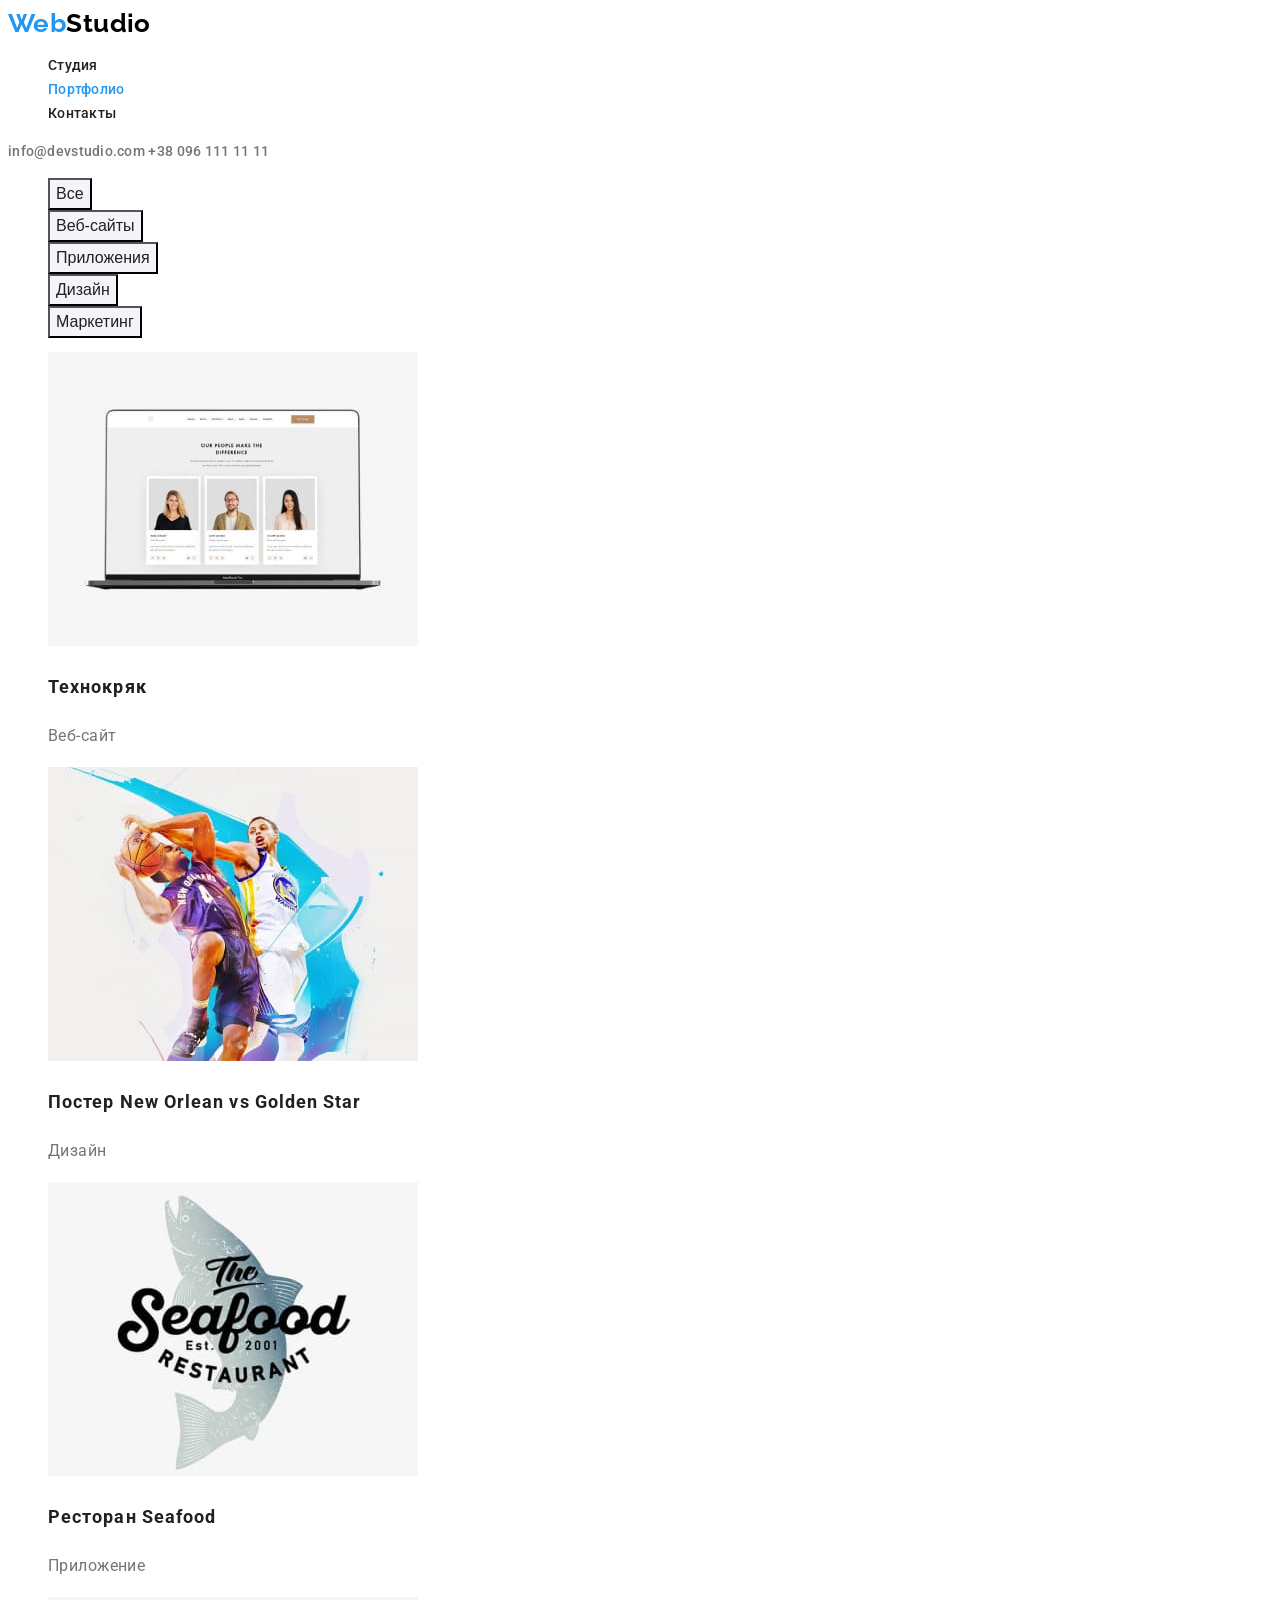
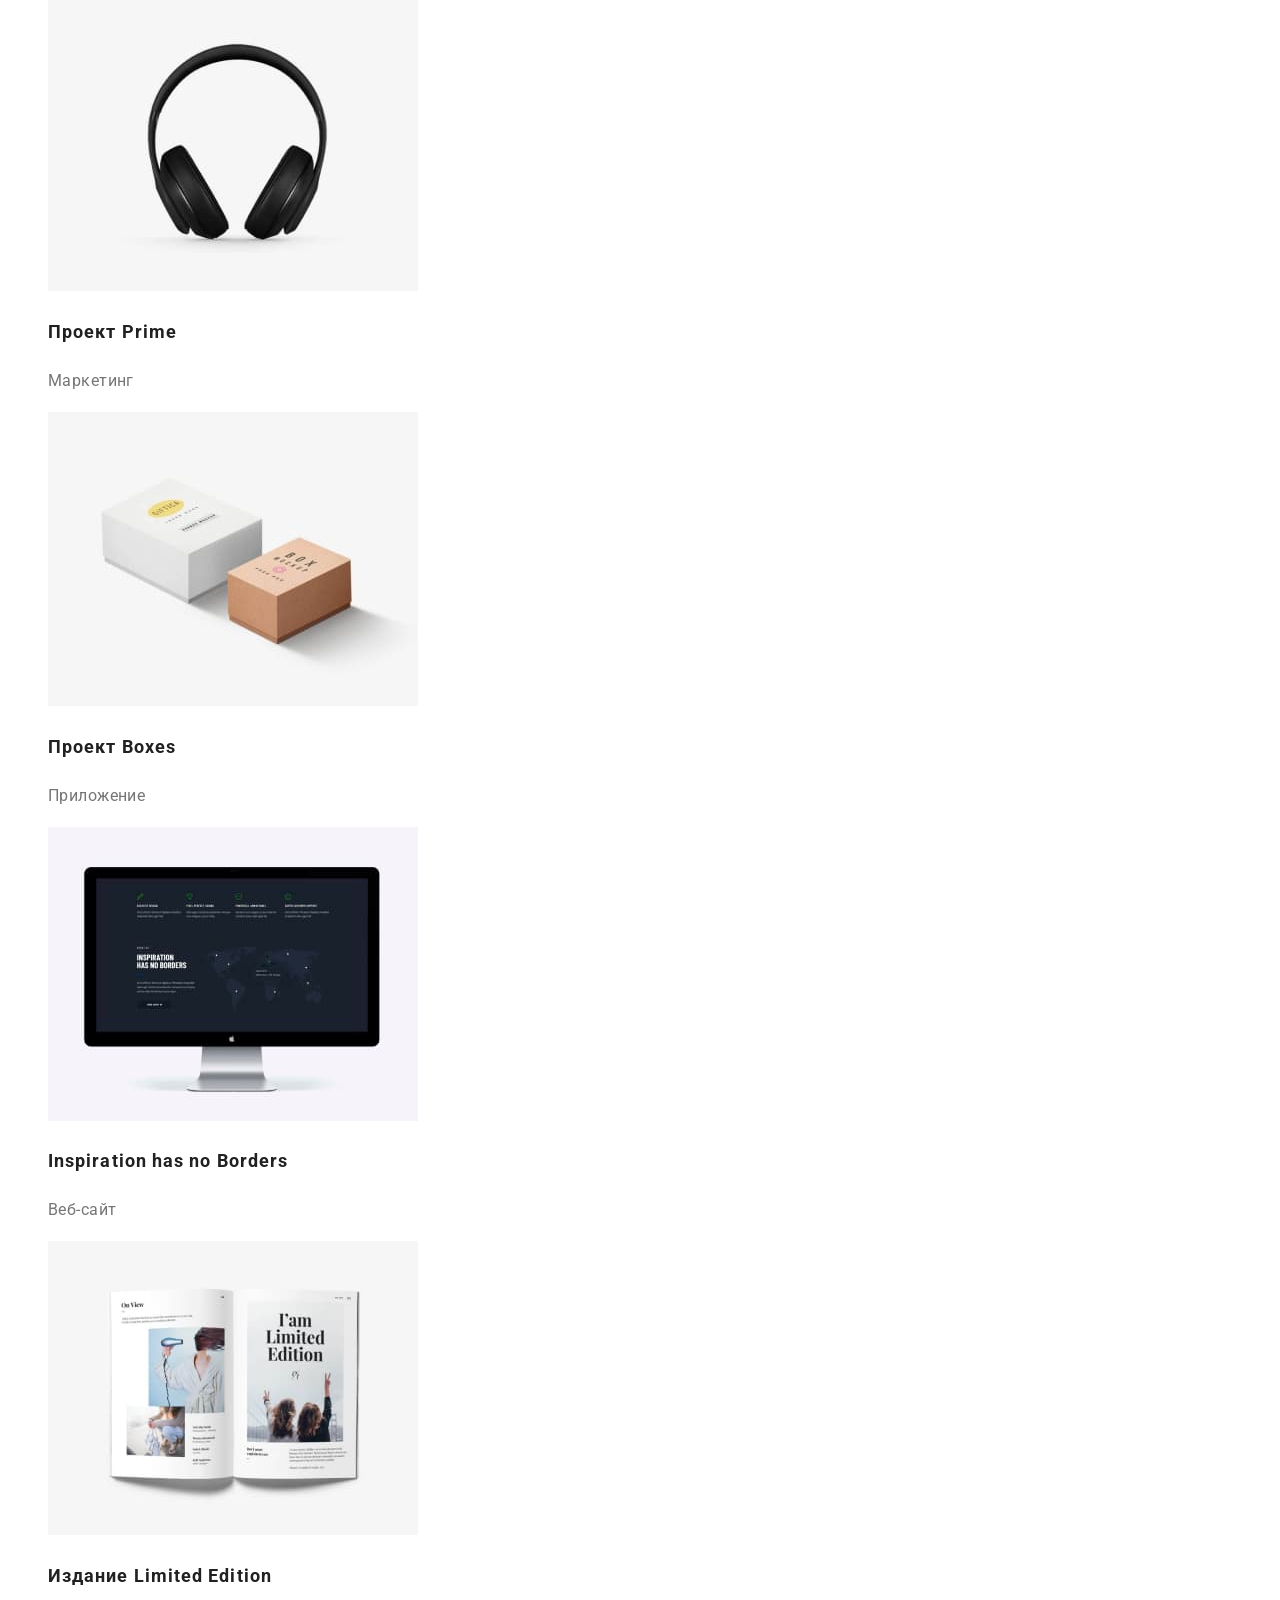
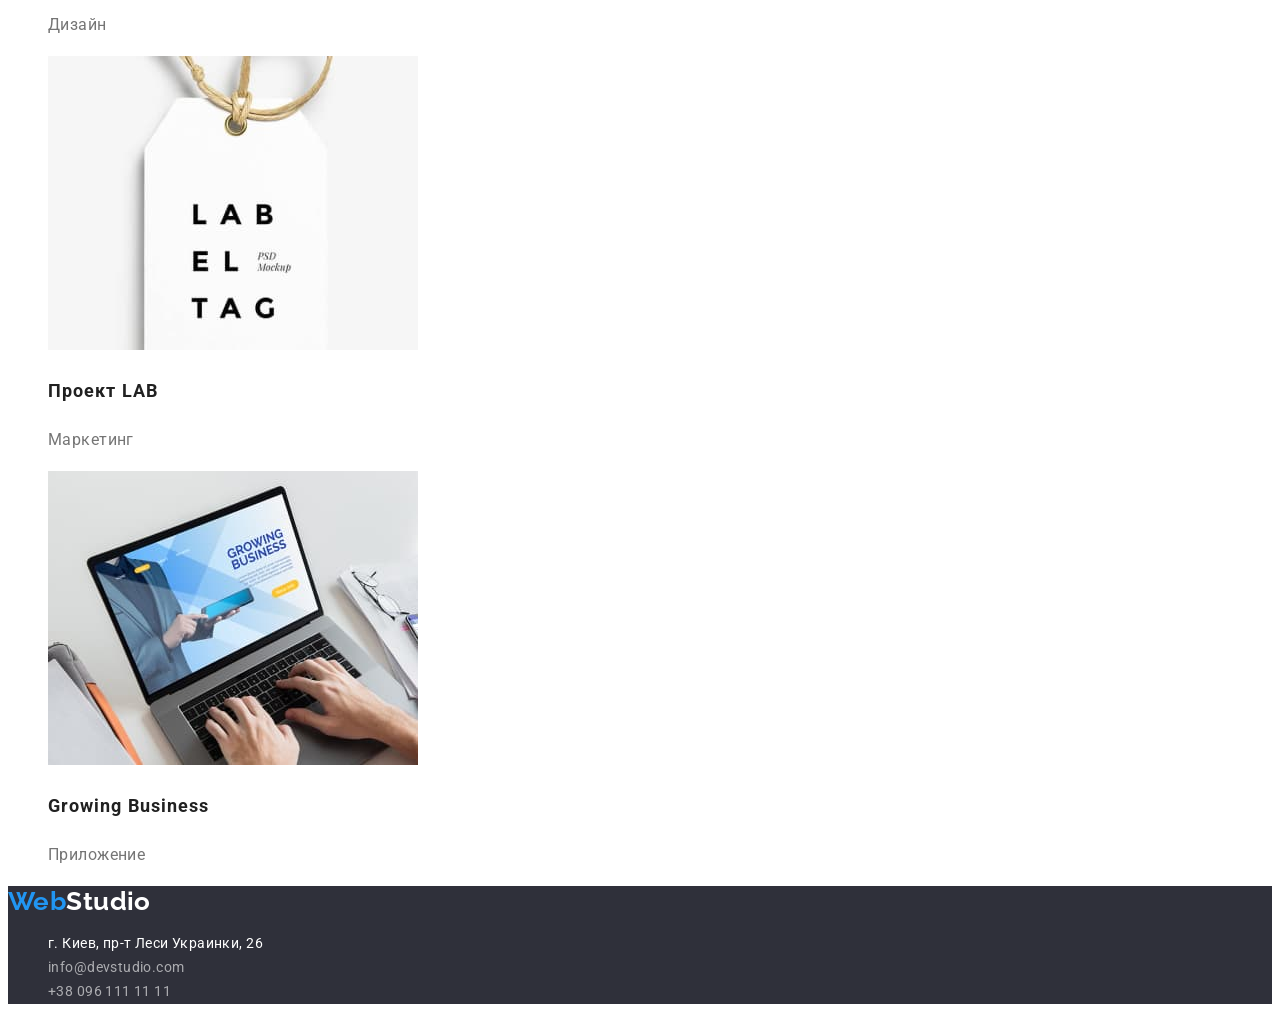
==== portfolio.html @ 022a24c9 "Add files from HW2" ====
<!DOCTYPE html>
<html lang="ru">
  <head>
    <meta charset="UTF-8" />
    <meta http-equiv="X-UA-Compatible" content="IE=edge" />
    <meta name="viewport" content="width=device-width, initial-scale=1.0" />
    <title>WebStudio</title>
    <link rel="preconnect" href="https://fonts.googleapis.com" />
    <link rel="preconnect" href="https://fonts.gstatic.com" crossorigin />
    <link href="https://fonts.googleapis.com/css2?family=Roboto:wght@400;500;700;900&display=swap" rel="stylesheet" />
    <link rel="stylesheet" href="./css/styles.css" />
  </head>
  <body>
    <header class="header">
      <nav class="nav">
        <a href="./index.html" class="logo"> <span class="logo-accent">Web</span>Studio </a>

        <ul class="list menu-list">
          <li class="menu-list-item"><a href="./index.html" class="link menu-list-link">Студия</a></li>
          <li class="menu-list-item"><a href="" class="link menu-list-link current">Портфолио</a></li>
          <li class="menu-list-item"><a href="" class="link menu-list-link">Контакты</a></li>
        </ul>
      </nav>

      <div class="auth">
        <a href="mailto:info@devstudio.com" class="link auth-link">info@devstudio.com</a>
        <a href="tel:+380961111111" class="link auth-link">+38 096 111 11 11</a>
      </div>
    </header>

    <main>
      <section class="section">
        <h1 class="section-title" hidden>Портфолио</h1>

        <ul class="list filter-list">
          <li class="filter-list-item"><button type="button" class="btn btn-filter">Все</button></li>
          <li class="filter-list-item"><button type="button" class="btn btn-filter">Веб-сайты</button></li>
          <li class="filter-list-item"><button type="button" class="btn btn-filter">Приложения</button></li>
          <li class="filter-list-item"><button type="button" class="btn btn-filter">Дизайн</button></li>
          <li class="filter-list-item"><button type="button" class="btn btn-filter">Маркетинг</button></li>
        </ul>

        <ul class="list portfolio-list">
          <li class="portfolio-list-item">
            <img src="./img/portfolio/img1.jpg" alt="Технокряк" width="370" height="294" />
            <div>
              <h2 class="portfolio-list-title">Технокряк</h2>
              <p class="portfolio-list-description">Веб-сайт</p>
            </div>
          </li>
          <li class="portfolio-list-item">
            <img src="./img/portfolio/img2.jpg" alt="Постер New Orlean vs Golden Star" width="370" height="294" />
            <div>
              <h2 class="portfolio-list-title">Постер New Orlean vs Golden Star</h2>
              <p class="portfolio-list-description">Дизайн</p>
            </div>
          </li>
          <li class="portfolio-list-item">
            <img src="./img/portfolio/img3.jpg" alt="Ресторан Seafood" width="370" height="294" />
            <div>
              <h2 class="portfolio-list-title">Ресторан Seafood</h2>
              <p class="portfolio-list-description">Приложение</p>
            </div>
          </li>
          <li class="portfolio-list-item">
            <img src="./img/portfolio/img4.jpg" alt="Проект Prime" width="370" height="294" />
            <div>
              <h2 class="portfolio-list-title">Проект Prime</h2>
              <p class="portfolio-list-description">Маркетинг</p>
            </div>
          </li>
          <li class="portfolio-list-item">
            <img src="./img/portfolio/img5.jpg" alt="Проект Boxes" width="370" height="294" />
            <div>
              <h2 class="portfolio-list-title">Проект Boxes</h2>
              <p class="portfolio-list-description">Приложение</p>
            </div>
          </li>
          <li class="portfolio-list-item">
            <img src="./img/portfolio/img6.jpg" alt="Inspiration has no Borders" width="370" height="294" />
            <div>
              <h2 class="portfolio-list-title">Inspiration has no Borders</h2>
              <p class="portfolio-list-description">Веб-сайт</p>
            </div>
          </li>
          <li class="portfolio-list-item">
            <img src="./img/portfolio/img7.jpg" alt="Издание Limited Edition" width="370" height="294" />
            <div>
              <h2 class="portfolio-list-title">Издание Limited Edition</h2>
              <p class="portfolio-list-description">Дизайн</p>
            </div>
          </li>
          <li class="portfolio-list-item">
            <img src="./img/portfolio/img8.jpg" alt="Проект LAB" width="370" height="294" />
            <div>
              <h2 class="portfolio-list-title">Проект LAB</h2>
              <p class="portfolio-list-description">Маркетинг</p>
            </div>
          </li>
          <li class="portfolio-list-item">
            <img src="./img/portfolio/img9.jpg" alt="" width="370" height="294" />
            <div>
              <h2 class="portfolio-list-title">Growing Business</h2>
              <p class="portfolio-list-description">Приложение</p>
            </div>
          </li>
        </ul>
      </section>
    </main>

    <footer class="footer">
      <a href="./index.html" class="logo"> <span class="logo-accent">Web</span>Studio </a>

      <address class="address">
        <ul class="list address-list">
          <li class="address-list-item">
            <a
              href="https://goo.gl/maps/CX2gi69ugpHJVUcX7"
              target="_blank"
              rel="noopener noreferrer"
              class="link address-list-link address-link"
              >г. Киев, пр-т Леси Украинки, 26</a
            >
          </li>
          <li class="address-list-item">
            <a href="mailto:info@devstudio.com" class="link address-list-link">info@devstudio.com</a>
          </li>
          <li class="address-list-item">
            <a href="tel:+380961111111" class="link address-list-link">+38 096 111 11 11</a>
          </li>
        </ul>
      </address>
    </footer>
  </body>
</html>
---- css/styles.css ----
/* raleway-700 - latin */
@font-face {
  font-family: 'Raleway';
  font-style: normal;
  font-weight: 700;
  src: url('../fonts/raleway-v22-latin-700.eot'); /* IE9 Compat Modes */
  src: local(''), url('../fonts/raleway-v22-latin-700.eot?#iefix') format('embedded-opentype'),
    /* IE6-IE8 */ url('../fonts/raleway-v22-latin-700.woff2') format('woff2'),
    /* Super Modern Browsers */ url('../fonts/raleway-v22-latin-700.woff') format('woff'),
    /* Modern Browsers */ url('../fonts/raleway-v22-latin-700.ttf') format('truetype'),
    /* Safari, Android, iOS */ url('../fonts/raleway-v22-latin-700.svg#Raleway') format('svg'); /* Legacy iOS */
}

:root {
  --accent-color: #2196f3;
  --dark-color: #212121;
  --white-color: #ffffff;
  --text-color: #757575;
  --logo-color: #000000;
  --pale-color: rgba(255, 255, 255, 0.6);
  --pale-bg-color: #f5f4fa;
}

body {
  font-family: 'Roboto', sans-serif;
  font-size: 14px;
  line-height: 1.714;
  letter-spacing: 0.03em;
  color: var(--text-color);
}

/* utils classes */

.list {
  list-style: none;
}

.link {
  text-decoration: none;
}

.btn {
  font-size: 16px;
  cursor: pointer;
}

/* section */
.section-title {
  font-size: 36px;
  line-height: 1.167;
  color: var(--dark-color);
}

/* header */
.logo {
  font-family: 'Raleway', sans-serif;
  font-weight: 700;
  font-size: 26px;
  line-height: 1.192;
  color: var(--logo-color);
  text-decoration: none;
}

.logo-accent {
  color: var(--accent-color);
}

.menu-list-link {
  font-weight: 500;
  line-height: 1.143;
  letter-spacing: 0.02em;
  color: var(--dark-color);
}

.menu-list-link:hover,
.menu-list-link:focus {
  color: var(--accent-color);
}

.menu-list-link.current {
  color: var(--accent-color);
}

.auth-link {
  font-weight: 500;
  line-height: 1.143;
  letter-spacing: 0.02em;
  color: var(--text-color);
}

.auth-link:hover,
.auth-link:focus {
  color: var(--accent-color);
}

/* hero */
.hero {
  background: #2f303a;
  /* temporary */
}

.hero-title {
  font-weight: 900;
  font-size: 44px;
  line-height: 1.364;
  letter-spacing: 0.06em;
  text-transform: uppercase;
  color: var(--white-color);
}

.btn-hero {
  font-family: 'Roboto', sans-serif;
  font-weight: 700;
  line-height: 1.875;
  letter-spacing: 0.06em;
  color: var(--white-color);
  background-color: var(--accent-color);
}

.btn-hero:hover,
.btn-hero:focus {
  color: var(--accent-color);
  background-color: var(--white-color);
}

/* advantages */
.advantages-list-title {
  font-size: 14px;
  line-height: 1.143;
  text-transform: uppercase;
  color: var(--dark-color);
}

/* features */

/* team */
.team-list-title {
  font-weight: 500;
  font-size: 16px;
  line-height: 1.188;
  color: var(--dark-color);
}

.team-list-position {
  font-size: 16px;
  line-height: 1.188;
}

/* filter */
.btn-filter {
  font-weight: 500;
  line-height: 1.625;
  color: var(--dark-color);
  background-color: var(--pale-bg-color);
}

.btn-filter:hover,
.btn-filter:focus {
  color: var(--white-color);
  background-color: var(--accent-color);
}

/* portfolio */
.portfolio-list-title {
  font-size: 18px;
  line-height: 2;
  letter-spacing: 0.06em;
  color: var(--dark-color);
}

.portfolio-list-description {
  font-size: 16px;
  line-height: 1.875;
  color: var(--text-color);
}

/* footer */
.footer {
  background-color: #2f303a;
}

.footer .logo {
  color: var(--white-color);
}

.address {
  font-style: normal;
}

.address-list-link {
  color: var(--pale-color);
}

.address-list-link:hover,
.address-list-link:focus {
  color: var(--accent-color);
}

.address-link {
  color: var(--white-color);
}
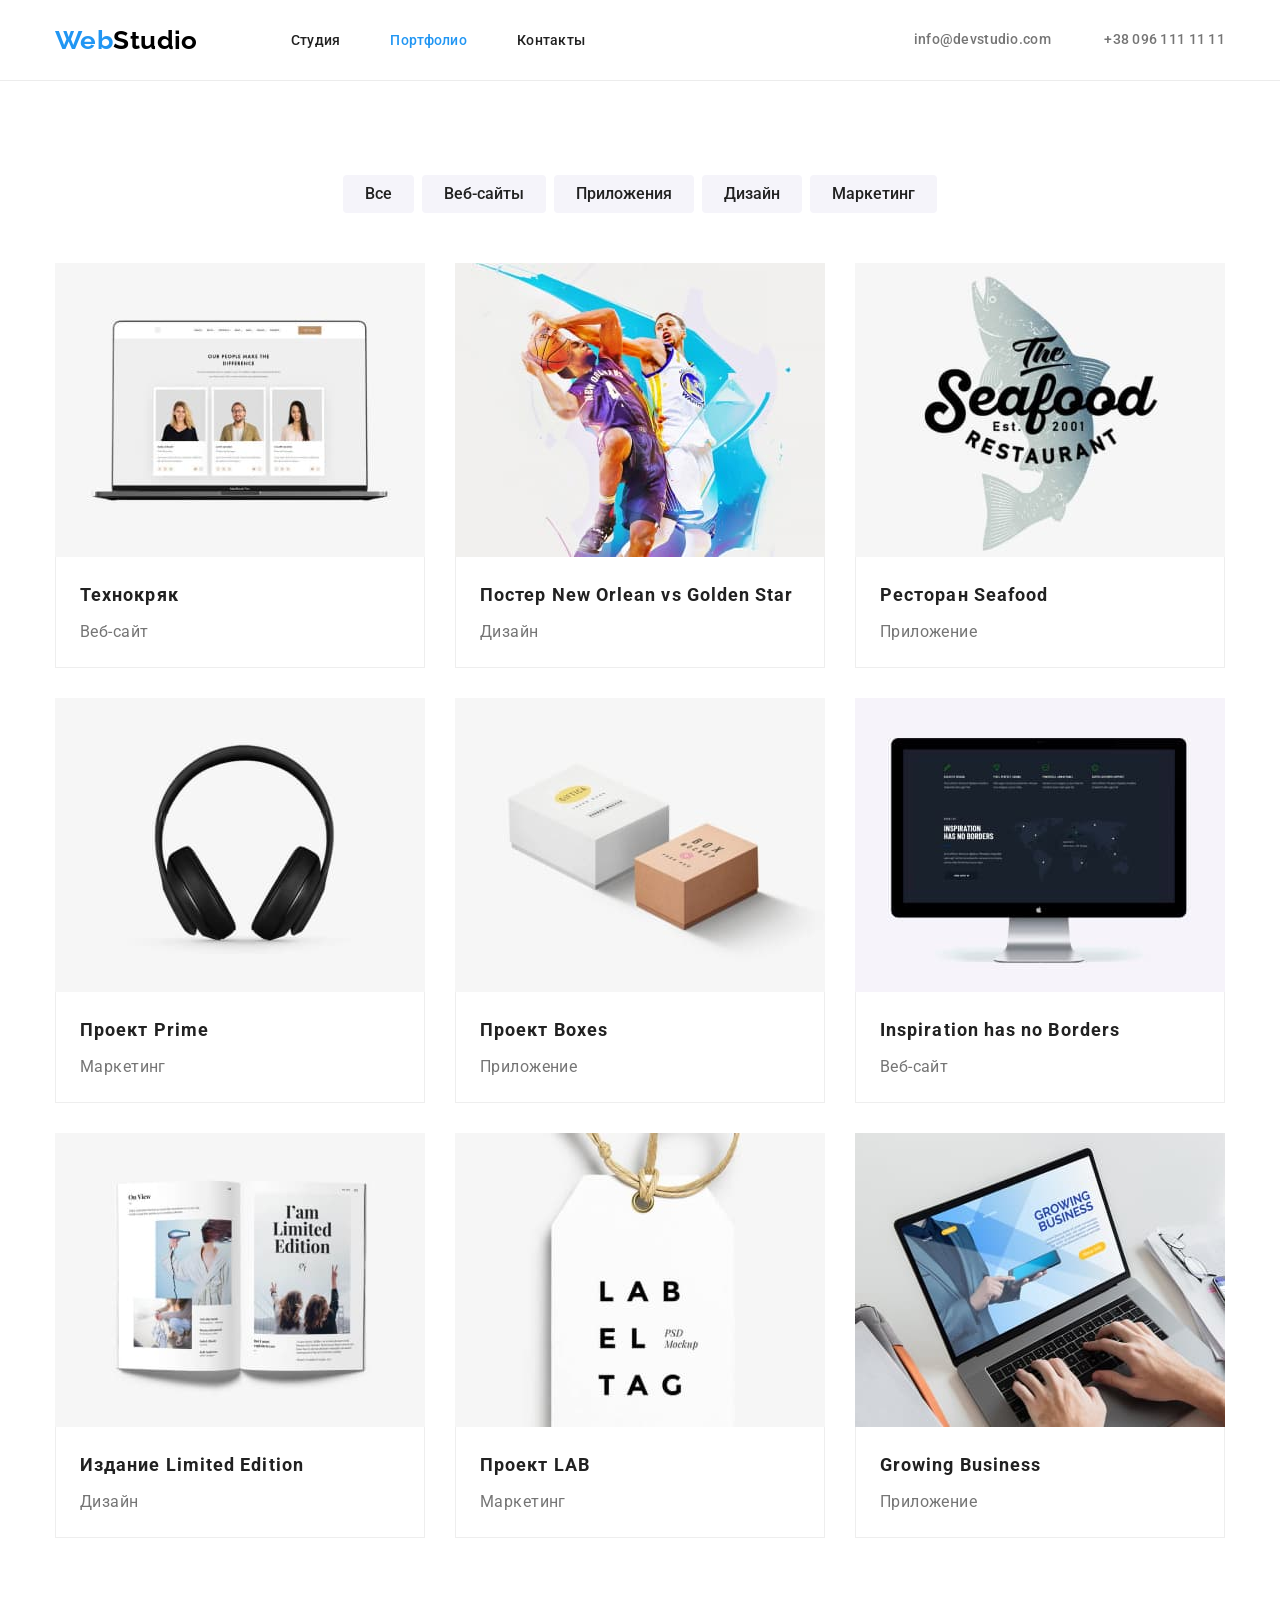
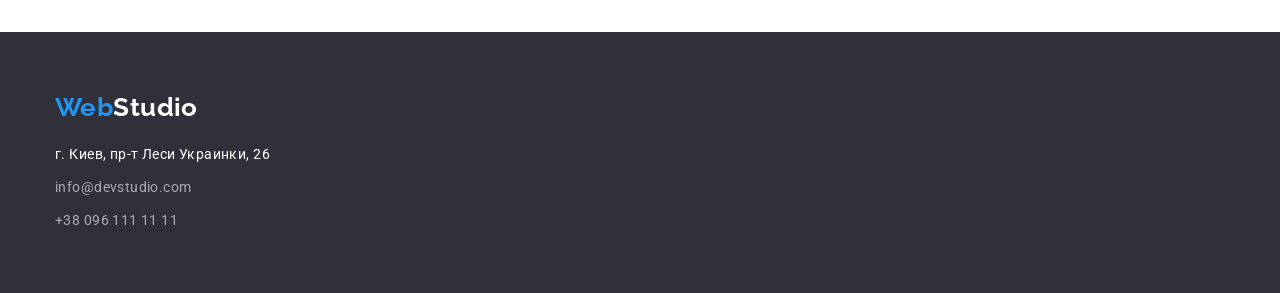
==== commit e58cd3b8: "Positioned elements on the page" ====
--- a/portfolio.html
+++ b/portfolio.html
@@ -8,128 +8,141 @@
     <link rel="preconnect" href="https://fonts.googleapis.com" />
     <link rel="preconnect" href="https://fonts.gstatic.com" crossorigin />
     <link href="https://fonts.googleapis.com/css2?family=Roboto:wght@400;500;700;900&display=swap" rel="stylesheet" />
+    <link
+      rel="stylesheet"
+      href="https://cdnjs.cloudflare.com/ajax/libs/modern-normalize/1.1.0/modern-normalize.min.css"
+      integrity="sha512-wpPYUAdjBVSE4KJnH1VR1HeZfpl1ub8YT/NKx4PuQ5NmX2tKuGu6U/JRp5y+Y8XG2tV+wKQpNHVUX03MfMFn9Q=="
+      crossorigin="anonymous"
+      referrerpolicy="no-referrer"
+    />
     <link rel="stylesheet" href="./css/styles.css" />
   </head>
   <body>
     <header class="header">
-      <nav class="nav">
-        <a href="./index.html" class="logo"> <span class="logo-accent">Web</span>Studio </a>
+      <div class="container header-container">
+        <nav class="nav">
+          <a href="./index.html" class="logo"> <span class="logo-accent">Web</span>Studio </a>
 
-        <ul class="list menu-list">
-          <li class="menu-list-item"><a href="./index.html" class="link menu-list-link">Студия</a></li>
-          <li class="menu-list-item"><a href="" class="link menu-list-link current">Портфолио</a></li>
-          <li class="menu-list-item"><a href="" class="link menu-list-link">Контакты</a></li>
-        </ul>
-      </nav>
+          <ul class="list menu-list">
+            <li class="menu-list-item"><a href="./index.html" class="link menu-list-link">Студия</a></li>
+            <li class="menu-list-item"><a href="" class="link menu-list-link current">Портфолио</a></li>
+            <li class="menu-list-item"><a href="" class="link menu-list-link">Контакты</a></li>
+          </ul>
+        </nav>
 
-      <div class="auth">
-        <a href="mailto:info@devstudio.com" class="link auth-link">info@devstudio.com</a>
-        <a href="tel:+380961111111" class="link auth-link">+38 096 111 11 11</a>
+        <div class="auth">
+          <a href="mailto:info@devstudio.com" class="link auth-link">info@devstudio.com</a>
+          <a href="tel:+380961111111" class="link auth-link">+38 096 111 11 11</a>
+        </div>
       </div>
     </header>
 
     <main>
       <section class="section">
-        <h1 class="section-title" hidden>Портфолио</h1>
+        <div class="container">
+          <h1 class="section-title vusually-hidden">Портфолио</h1>
 
-        <ul class="list filter-list">
-          <li class="filter-list-item"><button type="button" class="btn btn-filter">Все</button></li>
-          <li class="filter-list-item"><button type="button" class="btn btn-filter">Веб-сайты</button></li>
-          <li class="filter-list-item"><button type="button" class="btn btn-filter">Приложения</button></li>
-          <li class="filter-list-item"><button type="button" class="btn btn-filter">Дизайн</button></li>
-          <li class="filter-list-item"><button type="button" class="btn btn-filter">Маркетинг</button></li>
-        </ul>
+          <ul class="list filter-list">
+            <li class="filter-list-item"><button type="button" class="btn btn-filter">Все</button></li>
+            <li class="filter-list-item"><button type="button" class="btn btn-filter">Веб-сайты</button></li>
+            <li class="filter-list-item"><button type="button" class="btn btn-filter">Приложения</button></li>
+            <li class="filter-list-item"><button type="button" class="btn btn-filter">Дизайн</button></li>
+            <li class="filter-list-item"><button type="button" class="btn btn-filter">Маркетинг</button></li>
+          </ul>
 
-        <ul class="list portfolio-list">
-          <li class="portfolio-list-item">
-            <img src="./img/portfolio/img1.jpg" alt="Технокряк" width="370" height="294" />
-            <div>
-              <h2 class="portfolio-list-title">Технокряк</h2>
-              <p class="portfolio-list-description">Веб-сайт</p>
-            </div>
-          </li>
-          <li class="portfolio-list-item">
-            <img src="./img/portfolio/img2.jpg" alt="Постер New Orlean vs Golden Star" width="370" height="294" />
-            <div>
-              <h2 class="portfolio-list-title">Постер New Orlean vs Golden Star</h2>
-              <p class="portfolio-list-description">Дизайн</p>
-            </div>
-          </li>
-          <li class="portfolio-list-item">
-            <img src="./img/portfolio/img3.jpg" alt="Ресторан Seafood" width="370" height="294" />
-            <div>
-              <h2 class="portfolio-list-title">Ресторан Seafood</h2>
-              <p class="portfolio-list-description">Приложение</p>
-            </div>
-          </li>
-          <li class="portfolio-list-item">
-            <img src="./img/portfolio/img4.jpg" alt="Проект Prime" width="370" height="294" />
-            <div>
-              <h2 class="portfolio-list-title">Проект Prime</h2>
-              <p class="portfolio-list-description">Маркетинг</p>
-            </div>
-          </li>
-          <li class="portfolio-list-item">
-            <img src="./img/portfolio/img5.jpg" alt="Проект Boxes" width="370" height="294" />
-            <div>
-              <h2 class="portfolio-list-title">Проект Boxes</h2>
-              <p class="portfolio-list-description">Приложение</p>
-            </div>
-          </li>
-          <li class="portfolio-list-item">
-            <img src="./img/portfolio/img6.jpg" alt="Inspiration has no Borders" width="370" height="294" />
-            <div>
-              <h2 class="portfolio-list-title">Inspiration has no Borders</h2>
-              <p class="portfolio-list-description">Веб-сайт</p>
-            </div>
-          </li>
-          <li class="portfolio-list-item">
-            <img src="./img/portfolio/img7.jpg" alt="Издание Limited Edition" width="370" height="294" />
-            <div>
-              <h2 class="portfolio-list-title">Издание Limited Edition</h2>
-              <p class="portfolio-list-description">Дизайн</p>
-            </div>
-          </li>
-          <li class="portfolio-list-item">
-            <img src="./img/portfolio/img8.jpg" alt="Проект LAB" width="370" height="294" />
-            <div>
-              <h2 class="portfolio-list-title">Проект LAB</h2>
-              <p class="portfolio-list-description">Маркетинг</p>
-            </div>
-          </li>
-          <li class="portfolio-list-item">
-            <img src="./img/portfolio/img9.jpg" alt="" width="370" height="294" />
-            <div>
-              <h2 class="portfolio-list-title">Growing Business</h2>
-              <p class="portfolio-list-description">Приложение</p>
-            </div>
-          </li>
-        </ul>
+          <ul class="list portfolio-list">
+            <li class="portfolio-list-item">
+              <img src="./img/portfolio/img1.jpg" alt="Технокряк" width="370" height="294" />
+              <div class="portfolio-list-info">
+                <h2 class="portfolio-list-title">Технокряк</h2>
+                <p class="portfolio-list-description">Веб-сайт</p>
+              </div>
+            </li>
+            <li class="portfolio-list-item">
+              <img src="./img/portfolio/img2.jpg" alt="Постер New Orlean vs Golden Star" width="370" height="294" />
+              <div class="portfolio-list-info">
+                <h2 class="portfolio-list-title">Постер New Orlean vs Golden Star</h2>
+                <p class="portfolio-list-description">Дизайн</p>
+              </div>
+            </li>
+            <li class="portfolio-list-item">
+              <img src="./img/portfolio/img3.jpg" alt="Ресторан Seafood" width="370" height="294" />
+              <div class="portfolio-list-info">
+                <h2 class="portfolio-list-title">Ресторан Seafood</h2>
+                <p class="portfolio-list-description">Приложение</p>
+              </div>
+            </li>
+            <li class="portfolio-list-item">
+              <img src="./img/portfolio/img4.jpg" alt="Проект Prime" width="370" height="294" />
+              <div class="portfolio-list-info">
+                <h2 class="portfolio-list-title">Проект Prime</h2>
+                <p class="portfolio-list-description">Маркетинг</p>
+              </div>
+            </li>
+            <li class="portfolio-list-item">
+              <img src="./img/portfolio/img5.jpg" alt="Проект Boxes" width="370" height="294" />
+              <div class="portfolio-list-info">
+                <h2 class="portfolio-list-title">Проект Boxes</h2>
+                <p class="portfolio-list-description">Приложение</p>
+              </div>
+            </li>
+            <li class="portfolio-list-item">
+              <img src="./img/portfolio/img6.jpg" alt="Inspiration has no Borders" width="370" height="294" />
+              <div class="portfolio-list-info">
+                <h2 class="portfolio-list-title">Inspiration has no Borders</h2>
+                <p class="portfolio-list-description">Веб-сайт</p>
+              </div>
+            </li>
+            <li class="portfolio-list-item">
+              <img src="./img/portfolio/img7.jpg" alt="Издание Limited Edition" width="370" height="294" />
+              <div class="portfolio-list-info">
+                <h2 class="portfolio-list-title">Издание Limited Edition</h2>
+                <p class="portfolio-list-description">Дизайн</p>
+              </div>
+            </li>
+            <li class="portfolio-list-item">
+              <img src="./img/portfolio/img8.jpg" alt="Проект LAB" width="370" height="294" />
+              <div class="portfolio-list-info">
+                <h2 class="portfolio-list-title">Проект LAB</h2>
+                <p class="portfolio-list-description">Маркетинг</p>
+              </div>
+            </li>
+            <li class="portfolio-list-item">
+              <img src="./img/portfolio/img9.jpg" alt="" width="370" height="294" />
+              <div class="portfolio-list-info">
+                <h2 class="portfolio-list-title">Growing Business</h2>
+                <p class="portfolio-list-description">Приложение</p>
+              </div>
+            </li>
+          </ul>
+        </div>
       </section>
     </main>
 
     <footer class="footer">
-      <a href="./index.html" class="logo"> <span class="logo-accent">Web</span>Studio </a>
+      <div class="container">
+        <a href="./index.html" class="logo"> <span class="logo-accent">Web</span>Studio </a>
 
-      <address class="address">
-        <ul class="list address-list">
-          <li class="address-list-item">
-            <a
-              href="https://goo.gl/maps/CX2gi69ugpHJVUcX7"
-              target="_blank"
-              rel="noopener noreferrer"
-              class="link address-list-link address-link"
-              >г. Киев, пр-т Леси Украинки, 26</a
-            >
-          </li>
-          <li class="address-list-item">
-            <a href="mailto:info@devstudio.com" class="link address-list-link">info@devstudio.com</a>
-          </li>
-          <li class="address-list-item">
-            <a href="tel:+380961111111" class="link address-list-link">+38 096 111 11 11</a>
-          </li>
-        </ul>
-      </address>
+        <address class="address">
+          <ul class="list address-list">
+            <li class="address-list-item">
+              <a
+                href="https://goo.gl/maps/CX2gi69ugpHJVUcX7"
+                target="_blank"
+                rel="noopener noreferrer"
+                class="link address-list-link address-link"
+                >г. Киев, пр-т Леси Украинки, 26</a
+              >
+            </li>
+            <li class="address-list-item">
+              <a href="mailto:info@devstudio.com" class="link address-list-link">info@devstudio.com</a>
+            </li>
+            <li class="address-list-item">
+              <a href="tel:+380961111111" class="link address-list-link">+38 096 111 11 11</a>
+            </li>
+          </ul>
+        </address>
+      </div>
     </footer>
   </body>
 </html>
--- a/css/styles.css
+++ b/css/styles.css
@@ -29,10 +29,35 @@
   color: var(--text-color);
 }
 
+h1,
+h2,
+h3,
+h4,
+h5,
+h6,
+p {
+  margin: 0;
+}
+
+img {
+  display: block;
+  max-width: 100%;
+  height: auto;
+}
+
+.container {
+  width: 1200px;
+  margin: 0 auto;
+  padding-left: 15px;
+  padding-right: 15px;
+}
+
 /* utils classes */
 
 .list {
   list-style: none;
+  margin: 0;
+  padding: 0;
 }
 
 .link {
@@ -41,18 +66,60 @@
 
 .btn {
   font-size: 16px;
+  border: none;
+  border-radius: 4px;
   cursor: pointer;
 }
 
+.vusually-hidden {
+  position: absolute;
+  width: 1px;
+  height: 1px;
+  margin: -1px;
+  padding: 0;
+  border: 0;
+
+  white-space: nowrap;
+  clip-path: inset(100%);
+  clip: rect(0 0 0 0);
+  overflow: hidden;
+}
+
 /* section */
+.section {
+  padding-top: 94px;
+  padding-bottom: 94px;
+}
+
+.section.no-top-padding {
+  padding-top: 0;
+}
+
 .section-title {
+  margin-bottom: 50px;
   font-size: 36px;
   line-height: 1.167;
+  text-align: center;
   color: var(--dark-color);
 }
 
 /* header */
+.header {
+  border-bottom: 1px solid #ececec;
+}
+
+.header-container {
+  display: flex;
+  align-items: center;
+}
+
+.nav {
+  display: flex;
+  align-items: center;
+}
+
 .logo {
+  margin-right: 68px;
   font-family: 'Raleway', sans-serif;
   font-weight: 700;
   font-size: 26px;
@@ -65,7 +132,13 @@
   color: var(--accent-color);
 }
 
+.menu-list {
+  display: flex;
+}
+
 .menu-list-link {
+  display: block;
+  padding: 32px 25px;
   font-weight: 500;
   line-height: 1.143;
   letter-spacing: 0.02em;
@@ -79,6 +152,10 @@
 
 .menu-list-link.current {
   color: var(--accent-color);
+}
+
+.auth {
+  margin-left: auto;
 }
 
 .auth-link {
@@ -88,6 +165,10 @@
   color: var(--text-color);
 }
 
+.auth-link:not(:last-child) {
+  margin-right: 50px;
+}
+
 .auth-link:hover,
 .auth-link:focus {
   color: var(--accent-color);
@@ -95,11 +176,20 @@
 
 /* hero */
 .hero {
+  padding-top: 200px;
+  padding-bottom: 200px;
   background: #2f303a;
   /* temporary */
 }
 
+.hero-content {
+  width: 696px;
+  margin: 0 auto;
+  text-align: center;
+}
+
 .hero-title {
+  margin-bottom: 30px;
   font-weight: 900;
   font-size: 44px;
   line-height: 1.364;
@@ -109,6 +199,7 @@
 }
 
 .btn-hero {
+  padding: 10px 32px;
   font-family: 'Roboto', sans-serif;
   font-weight: 700;
   line-height: 1.875;
@@ -124,7 +215,20 @@
 }
 
 /* advantages */
+.advantages-list {
+  display: flex;
+  margin-left: -30px;
+  margin-top: -30px;
+}
+
+.advantages-list-item {
+  flex-basis: calc(100% / 4 - 30px);
+  margin-left: 30px;
+  margin-top: 30px;
+}
+
 .advantages-list-title {
+  margin-bottom: 10px;
   font-size: 14px;
   line-height: 1.143;
   text-transform: uppercase;
@@ -132,9 +236,43 @@
 }
 
 /* features */
+.features-list {
+  display: flex;
+  margin-left: -30px;
+  margin-top: -30px;
+}
+
+.features-list-item {
+  flex-basis: calc(100% / 3 - 30px);
+  margin-left: 30px;
+  margin-top: 30px;
+}
 
 /* team */
+.team-section {
+  background-color: var(--pale-bg-color);
+}
+.team-list {
+  display: flex;
+  margin-left: -30px;
+  margin-top: -30px;
+}
+
+.team-list-item {
+  flex-basis: calc(100% / 4 - 30px);
+  margin-left: 30px;
+  margin-top: 30px;
+  box-shadow: 0px 1px 3px rgba(0, 0, 0, 0.12), 0px 1px 1px rgba(0, 0, 0, 0.14), 0px 2px 1px rgba(0, 0, 0, 0.2);
+  border-radius: 0px 0px 4px 4px;
+}
+
+.team-list-info {
+  padding: 30px 59px;
+  text-align: center;
+}
+
 .team-list-title {
+  margin-bottom: 10px;
   font-weight: 500;
   font-size: 16px;
   line-height: 1.188;
@@ -147,7 +285,18 @@
 }
 
 /* filter */
+.filter-list {
+  display: flex;
+  justify-content: center;
+  margin-bottom: 50px;
+}
+
+.filter-list-item:not(:last-child) {
+  margin-right: 8px;
+}
+
 .btn-filter {
+  padding: 6px 22px;
   font-weight: 500;
   line-height: 1.625;
   color: var(--dark-color);
@@ -161,7 +310,27 @@
 }
 
 /* portfolio */
+.portfolio-list {
+  display: flex;
+  flex-wrap: wrap;
+  margin-left: -30px;
+  margin-top: -30px;
+}
+
+.portfolio-list-item {
+  flex-basis: calc(100% / 3 - 30px);
+  margin-left: 30px;
+  margin-top: 30px;
+}
+
+.portfolio-list-info {
+  padding: 20px 24px;
+  border: 1px solid #eeeeee;
+  border-top: none;
+}
+
 .portfolio-list-title {
+  margin-bottom: 4px;
   font-size: 18px;
   line-height: 2;
   letter-spacing: 0.06em;
@@ -176,10 +345,14 @@
 
 /* footer */
 .footer {
+  padding-top: 60px;
+  padding-bottom: 60px;
   background-color: #2f303a;
 }
 
 .footer .logo {
+  display: block;
+  margin-bottom: 20px;
   color: var(--white-color);
 }
 
@@ -187,6 +360,10 @@
   font-style: normal;
 }
 
+.address-list-item:not(:last-child) {
+  margin-bottom: 9px;
+}
+
 .address-list-link {
   color: var(--pale-color);
 }
